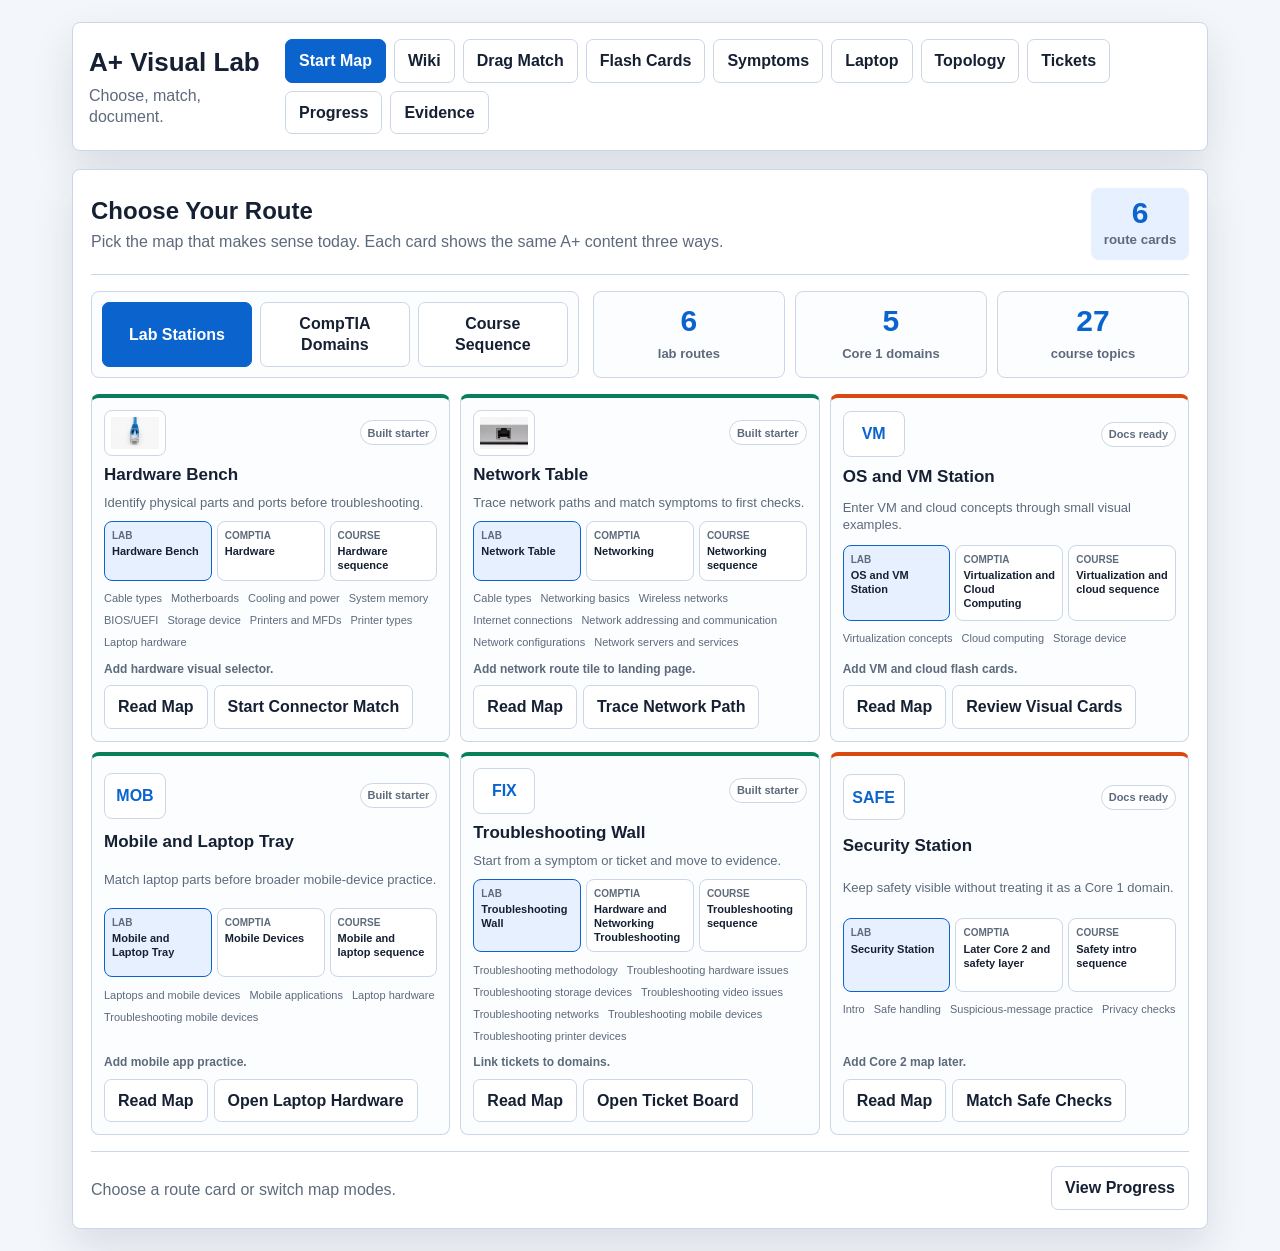
==== app/index.html @ 0677288e "first pass - landing page and wiki" ====
<!doctype html>
<html lang="en">
<head>
  <meta charset="utf-8">
  <meta name="viewport" content="width=device-width, initial-scale=1">
  <title>A+ Visual Lab App</title>
  <link rel="stylesheet" href="styles.css">
</head>
<body>
  <div class="app-shell">
    <header class="topbar">
      <div>
        <h1>A+ Visual Lab</h1>
        <p>Choose, match, document.</p>
      </div>
      <nav class="module-tabs" aria-label="Modules">
        <button class="tab-button active" type="button" data-module="start">Start Map</button>
        <a class="tab-button" href="wiki.html">Wiki</a>
        <button class="tab-button" type="button" data-module="drag">Drag Match</button>
        <button class="tab-button" type="button" data-module="flash">Flash Cards</button>
        <button class="tab-button" type="button" data-module="symptoms">Symptoms</button>
        <button class="tab-button" type="button" data-module="laptop">Laptop</button>
        <button class="tab-button" type="button" data-module="topology">Topology</button>
        <button class="tab-button" type="button" data-module="tickets">Tickets</button>
        <button class="tab-button" type="button" data-module="progress">Progress</button>
        <button class="tab-button" type="button" data-module="evidence">Evidence</button>
      </nav>
    </header>

    <main>
      <section class="module active" id="module-start" aria-labelledby="start-title">
        <div class="module-heading">
          <div>
            <h2 id="start-title">Choose Your Route</h2>
            <p>Pick the map that makes sense today. Each card shows the same A+ content three ways.</p>
          </div>
          <div class="score-card">
            <span id="route-count">6</span>
            <small>route cards</small>
          </div>
        </div>

        <div class="map-hero" aria-label="Section map modes">
          <div class="map-mode-bar" id="map-mode-bar">
            <button class="map-mode-button active" type="button" data-map-mode="lab">Lab Stations</button>
            <button class="map-mode-button" type="button" data-map-mode="comptia">CompTIA Domains</button>
            <button class="map-mode-button" type="button" data-map-mode="course">Course Sequence</button>
          </div>
          <div class="map-summary-grid" aria-label="Map summary">
            <article>
              <span>6</span>
              <p>lab routes</p>
            </article>
            <article>
              <span>5</span>
              <p>Core 1 domains</p>
            </article>
            <article>
              <span>27</span>
              <p>course topics</p>
            </article>
          </div>
        </div>

        <div class="map-workspace" id="map-workspace">
          <div class="map-grid" id="map-grid" aria-live="polite"></div>
          <aside class="course-sequence-panel" id="course-sequence-panel" aria-labelledby="course-panel-title"></aside>
        </div>

        <div class="feedback-row">
          <p id="map-feedback" class="feedback">Choose a route card or switch map modes.</p>
          <button class="secondary-button" type="button" data-route-module="progress">View Progress</button>
        </div>
      </section>

      <section class="module" id="module-drag" aria-labelledby="drag-title">
        <div class="module-heading">
          <div>
            <h2 id="drag-title">Connector Drag Match</h2>
            <p>Move each visual into the best match zone. Click a card, then click a zone if dragging is awkward.</p>
          </div>
          <div class="score-card" aria-live="polite">
            <span id="match-score">0</span>
            <small>of 4 placed</small>
          </div>
        </div>

        <div class="course-focus-panel" id="drag-focus-panel" hidden></div>

        <div class="activity-layout">
          <section class="card-pool" aria-label="Connector cards">
            <h3>Visual Cards</h3>
            <div class="draggable-grid" id="draggable-grid"></div>
          </section>

          <section class="drop-panel" aria-label="Match zones">
            <h3>Match Zones</h3>
            <div class="drop-grid" id="drop-grid"></div>
          </section>
        </div>

        <div class="feedback-row">
          <p id="match-feedback" class="feedback">Pick one card to begin.</p>
          <button class="secondary-button" type="button" id="reset-match">Reset Match</button>
        </div>
      </section>

      <section class="module" id="module-flash" aria-labelledby="flash-title">
        <div class="module-heading">
          <div>
            <h2 id="flash-title">Flash Cards</h2>
            <p>Look first, guess the purpose, then flip.</p>
          </div>
          <div class="score-card">
            <span id="flash-position">1</span>
            <small>of 4</small>
          </div>
        </div>

        <div class="course-focus-panel" id="flash-focus-panel" hidden></div>

        <div class="flash-wrap">
          <article class="flash-card" id="flash-card" tabindex="0" role="button" aria-label="Flip flash card">
            <div class="flash-face flash-front">
              <span class="asset-pill" id="flash-id">VIS-001</span>
              <img id="flash-image" src="" alt="">
              <h3 id="flash-title-text">RJ45 Ethernet Cable</h3>
              <p>What does this connect to?</p>
            </div>
            <div class="flash-face flash-back">
              <span class="asset-pill" id="flash-back-id">VIS-001</span>
              <h3 id="flash-answer">Ethernet port</h3>
              <p id="flash-note">Used for wired network connections.</p>
            </div>
          </article>

          <div class="flash-controls">
            <button class="secondary-button" type="button" id="prev-card">Previous</button>
            <button class="primary-button" type="button" id="flip-card">Flip</button>
            <button class="secondary-button" type="button" id="known-card">Mark Known</button>
            <button class="secondary-button" type="button" id="next-card">Next</button>
          </div>
        </div>
      </section>

      <section class="module" id="module-symptoms" aria-labelledby="symptoms-title">
        <div class="module-heading">
          <div>
            <h2 id="symptoms-title">Symptom Match</h2>
            <p>Match each clue to the safest first check. Tap a clue, then tap a check zone.</p>
          </div>
          <div class="score-card" aria-live="polite">
            <span id="symptom-score">0</span>
            <small>of 5 placed</small>
          </div>
        </div>

        <div class="course-focus-panel" id="symptoms-focus-panel" hidden></div>

        <div class="activity-layout symptom-layout">
          <section class="card-pool" aria-label="Symptom cards">
            <h3>Visual Clues</h3>
            <div class="symptom-grid" id="symptom-grid"></div>
          </section>

          <section class="drop-panel" aria-label="First check zones">
            <h3>First Checks</h3>
            <div class="check-grid" id="check-grid"></div>
          </section>
        </div>

        <div class="feedback-row">
          <p id="symptom-feedback" class="feedback">Pick one clue to begin.</p>
          <button class="secondary-button" type="button" id="reset-symptoms">Reset Symptoms</button>
        </div>
      </section>

      <section class="module" id="module-laptop" aria-labelledby="laptop-title">
        <div class="module-heading">
          <div>
            <h2 id="laptop-title">Laptop Hardware</h2>
            <p>Study numbered hotspots, then type the matching part names.</p>
          </div>
          <div class="score-card" aria-live="polite">
            <span id="laptop-score">0</span>
            <small>of 5 correct</small>
          </div>
        </div>

        <div class="course-focus-panel" id="laptop-focus-panel" hidden></div>

        <div class="laptop-layout">
          <section class="laptop-map-panel" aria-label="Laptop visual map">
            <div class="laptop-panel-head">
              <div>
                <h3>Laptop Hardware Map</h3>
                <p>Diagram first. No labels over the parts.</p>
              </div>
              <div class="laptop-mode-bar" id="laptop-mode-bar" aria-label="Laptop activity mode">
                <button class="mode-button" type="button" data-laptop-mode="learn">Learn</button>
                <button class="mode-button" type="button" data-laptop-mode="practice">Practice</button>
                <button class="mode-button" type="button" data-laptop-mode="quiz">Quiz</button>
              </div>
            </div>
              <div class="laptop-zone-grid" id="laptop-zone-grid" aria-label="Interactive laptop hardware map"></div>
          </section>

          <aside class="laptop-side-panel" aria-label="Laptop activity controls">
            <section class="card-pool laptop-token-panel" aria-label="Laptop numbered answer panel">
              <div class="laptop-panel-head compact">
                <div>
                  <h3>Answer Panel</h3>
                  <p>Learn, practice, then quiz.</p>
                </div>
              </div>
              <div class="laptop-part-grid" id="laptop-part-grid"></div>
            </section>

            <section class="laptop-detail-panel" id="laptop-detail-panel" aria-live="polite"></section>
              <section class="laptop-match-list" id="laptop-match-list" aria-label="Laptop answer progress"></section>
          </aside>
        </div>

        <div class="feedback-row">
          <p id="laptop-feedback" class="feedback">Hover a number to learn, or type answers in Practice.</p>
          <div class="feedback-actions">
            <button class="secondary-button" type="button" id="hint-laptop">Hint</button>
            <button class="secondary-button" type="button" id="check-laptop">Check</button>
            <button class="secondary-button" type="button" id="reset-laptop">Reset Laptop</button>
          </div>
        </div>
      </section>

      <section class="module" id="module-tickets" aria-labelledby="tickets-title">
        <div class="module-heading">
          <div>
            <h2 id="tickets-title">Ticket Board</h2>
            <p>Move one ticket at a time: diagnose, fix, document, done.</p>
          </div>
          <div class="score-card" aria-live="polite">
            <span id="ticket-score">0</span>
            <small>of 5 done</small>
          </div>
        </div>

        <div class="course-focus-panel" id="tickets-focus-panel" hidden></div>

        <div class="ticket-board" id="ticket-board" aria-label="Troubleshooting ticket board"></div>

        <div class="feedback-row">
          <p id="ticket-feedback" class="feedback">Pick a ticket, then move it to the next stage.</p>
          <button class="secondary-button" type="button" id="reset-tickets">Reset Tickets</button>
        </div>
      </section>

      <section class="module" id="module-topology" aria-labelledby="topology-title">
        <div class="module-heading">
          <div>
            <h2 id="topology-title">Topology Trace</h2>
            <p>Tap the path in order: laptop, router, DNS, website.</p>
          </div>
          <div class="score-card" aria-live="polite">
            <span id="topology-score">0</span>
            <small>of 4 traced</small>
          </div>
        </div>

        <div class="course-focus-panel" id="topology-focus-panel" hidden></div>

        <div class="topology-wrap">
          <section class="topology-map" id="topology-map" aria-label="Network topology nodes"></section>
          <section class="path-panel" aria-label="Expected trace path">
            <h3>Trace Path</h3>
            <div class="path-strip" id="path-strip"></div>
          </section>
        </div>

        <div class="feedback-row">
          <p id="topology-feedback" class="feedback">Start with the laptop.</p>
          <button class="secondary-button" type="button" id="reset-topology">Reset Topology</button>
        </div>
      </section>

      <section class="module" id="module-progress" aria-labelledby="progress-title">
        <div class="module-heading">
          <div>
            <h2 id="progress-title">Progress</h2>
            <p>Small wins are visible here.</p>
          </div>
          <button class="secondary-button" type="button" id="reset-all">Reset All</button>
        </div>

        <div class="progress-grid">
          <article class="progress-tile">
            <span id="progress-matches">0/4</span>
            <p>Drag matches complete</p>
          </article>
          <article class="progress-tile">
            <span id="progress-known">0/4</span>
            <p>Flash cards known</p>
          </article>
          <article class="progress-tile">
            <span id="progress-symptoms">0/5</span>
            <p>Symptom matches complete</p>
          </article>
          <article class="progress-tile">
            <span id="progress-laptop">0/5</span>
            <p>Laptop answers correct</p>
          </article>
          <article class="progress-tile">
            <span id="progress-topology">0/4</span>
            <p>Topology trace complete</p>
          </article>
          <article class="progress-tile">
            <span id="progress-tickets">0/5</span>
            <p>Tickets moved to done</p>
          </article>
          <article class="progress-tile">
            <span id="progress-total">0%</span>
            <p>Total module progress</p>
          </article>
        </div>

        <div class="reflection-box">
          <h3>One-sentence check</h3>
          <p id="reflection-prompt">Complete one match or mark one card known to unlock a prompt.</p>
        </div>
      </section>

      <section class="module" id="module-evidence" aria-labelledby="evidence-title">
        <div class="module-heading">
          <div>
            <h2 id="evidence-title">Evidence Export</h2>
            <p>Turn today&apos;s app work into a short lab note.</p>
          </div>
          <button class="secondary-button" type="button" id="refresh-evidence">Refresh Summary</button>
        </div>

        <div class="evidence-layout">
          <section class="evidence-panel" aria-labelledby="learner-note-title">
            <h3 id="learner-note-title">Learner Note</h3>
            <label class="field-label" for="learner-note">One sentence reflection</label>
            <textarea
              id="learner-note"
              rows="6"
              placeholder="Example: I traced laptop, router, DNS, website, then documented the result."
            ></textarea>
          </section>

          <section class="evidence-panel" aria-labelledby="evidence-summary-title">
            <h3 id="evidence-summary-title">Evidence Summary</h3>
            <textarea id="evidence-summary" rows="14" readonly></textarea>
            <div class="evidence-actions">
              <button class="secondary-button" type="button" id="copy-evidence">Copy Summary</button>
              <button class="primary-button" type="button" id="download-evidence">Download Summary</button>
            </div>
            <p id="evidence-feedback" class="feedback" aria-live="polite">Refresh after finishing a module.</p>
          </section>
        </div>
      </section>
    </main>
  </div>

  <script src="app.js"></script>
</body>
</html>
---- app/styles.css ----
:root {
  --bg: #f3f6fa;
  --surface: #ffffff;
  --ink: #162033;
  --muted: #5d6a7c;
  --line: #cbd7e6;
  --accent: #0b63ce;
  --accent-soft: #e7f0ff;
  --green: #087f5b;
  --green-soft: #e6f6ef;
  --purple: #7048e8;
  --purple-soft: #f0ebff;
  --orange: #d9480f;
  --orange-soft: #fff1e8;
  --danger: #c92a2a;
  --shadow: 0 18px 42px rgba(30, 43, 68, .12);
}

* {
  box-sizing: border-box;
}

body {
  margin: 0;
  color: var(--ink);
  background: var(--bg);
  font-family: Arial, Helvetica, sans-serif;
  line-height: 1.35;
}

button {
  font: inherit;
}

a.tab-button {
  display: inline-flex;
  align-items: center;
  text-decoration: none;
}

.app-shell {
  width: min(100%, 1180px);
  margin: 0 auto;
  padding: 22px;
}

.topbar {
  display: flex;
  justify-content: space-between;
  align-items: center;
  gap: 18px;
  margin-bottom: 18px;
  padding: 16px;
  border: 1px solid var(--line);
  border-radius: 8px;
  background: var(--surface);
  box-shadow: var(--shadow);
}

.topbar > div {
  flex: 0 0 178px;
}

.topbar h1,
.module-heading h2,
.card-pool h3,
.drop-panel h3,
.reflection-box h3,
.evidence-panel h3,
.map-card h3 {
  margin: 0;
  letter-spacing: 0;
}

.topbar h1 {
  font-size: 26px;
}

.topbar p,
.module-heading p,
.card-pool h3,
.drop-panel h3,
.feedback,
.reflection-box p,
.field-label {
  color: var(--muted);
}

.topbar p,
.module-heading p,
.feedback,
.reflection-box p {
  margin: 4px 0 0;
}

.module-tabs {
  display: flex;
  flex: 1;
  flex-wrap: wrap;
  gap: 8px;
}

.tab-button,
.primary-button,
.secondary-button,
.map-mode-button {
  border: 1px solid var(--line);
  border-radius: 7px;
  padding: 10px 13px;
  min-height: 42px;
  color: var(--ink);
  background: white;
  font-weight: 700;
  cursor: pointer;
}

.tab-button.active,
.primary-button,
.map-mode-button.active {
  border-color: var(--accent);
  color: white;
  background: var(--accent);
}

.secondary-button:hover,
.tab-button:hover,
.map-mode-button:hover {
  border-color: var(--accent);
}

.module {
  display: none;
  padding: 18px;
  border: 1px solid var(--line);
  border-radius: 8px;
  background: var(--surface);
  box-shadow: var(--shadow);
}

.module.active {
  display: block;
}

.module-heading {
  display: flex;
  justify-content: space-between;
  gap: 16px;
  align-items: center;
  margin-bottom: 16px;
  padding-bottom: 14px;
  border-bottom: 1px solid var(--line);
}

.module-heading h2 {
  font-size: 24px;
}

.score-card {
  min-width: 98px;
  padding: 10px;
  border-radius: 8px;
  text-align: center;
  background: var(--accent-soft);
  color: var(--accent);
  font-weight: 700;
}

.score-card span {
  display: block;
  font-size: 30px;
  line-height: 1;
}

.score-card small {
  color: var(--muted);
}

.activity-layout {
  display: grid;
  grid-template-columns: minmax(0, .95fr) minmax(340px, 1.05fr);
  gap: 16px;
}

.card-pool,
.drop-panel {
  min-width: 0;
}

.card-pool h3,
.drop-panel h3 {
  margin-bottom: 10px;
  font-size: 14px;
  text-transform: uppercase;
}

.draggable-grid,
.drop-grid {
  display: grid;
  gap: 12px;
}

.draggable-grid {
  grid-template-columns: repeat(2, minmax(0, 1fr));
}

.drag-card,
.drop-zone {
  border: 2px solid var(--line);
  border-radius: 8px;
  background: #fbfdff;
}

.drag-card {
  min-height: 228px;
  display: grid;
  grid-template-rows: 1fr auto;
  overflow: hidden;
  cursor: grab;
}

.drag-card:focus,
.drop-zone:focus,
.flash-card:focus,
.symptom-card:focus,
.check-zone:focus,
.laptop-study-row:focus,
.laptop-map-zone:focus,
.mini-check-button:focus,
.ticket-card:focus,
.stage-button:focus,
.topology-node:focus,
.map-mode-button:focus,
.mode-button:focus,
.course-module-button:focus,
.course-read-button:focus,
.course-start-button:focus,
.route-button:focus,
textarea:focus {
  outline: 3px solid rgba(11, 99, 206, .35);
  outline-offset: 2px;
}

.drag-card.selected,
.symptom-card.selected,
.ticket-card.selected {
  border-color: var(--accent);
  box-shadow: 0 0 0 4px rgba(11, 99, 206, .14);
}

.drag-card.placed {
  opacity: .45;
  cursor: default;
}

.drag-card img {
  width: 100%;
  height: 158px;
  object-fit: contain;
  padding: 10px;
  background: white;
}

.drag-card-footer {
  display: flex;
  justify-content: space-between;
  gap: 8px;
  align-items: center;
  padding: 10px;
  border-top: 1px solid var(--line);
  font-weight: 700;
}

.asset-id {
  color: var(--muted);
  font-size: 11px;
  text-transform: uppercase;
}

.drop-zone {
  min-height: 154px;
  padding: 12px;
}

.drop-zone.over,
.drop-zone.selected-target {
  border-color: var(--accent);
  background: var(--accent-soft);
}

.drop-zone.correct {
  border-color: var(--green);
  background: var(--green-soft);
}

.laptop-layout {
  display: grid;
  grid-template-columns: minmax(0, 1fr) minmax(300px, .36fr);
  gap: 18px;
  align-items: start;
}

.laptop-map-panel,
.laptop-side-panel {
  min-width: 0;
}

.laptop-side-panel {
  display: grid;
  gap: 14px;
}

.laptop-panel-head {
  display: flex;
  justify-content: space-between;
  gap: 12px;
  align-items: center;
  margin-bottom: 12px;
}

.laptop-panel-head.compact {
  align-items: start;
}

.laptop-panel-head h3,
.laptop-panel-head p,
.laptop-stage-header h3,
.laptop-stage-header p,
.laptop-view-title span,
.laptop-view-title small,
.laptop-detail-panel h3,
.laptop-detail-panel p,
.laptop-match-list h3 {
  margin: 0;
}

.laptop-panel-head h3,
.laptop-match-list h3 {
  color: var(--muted);
  font-size: 14px;
  text-transform: uppercase;
}

.laptop-panel-head p {
  margin-top: 4px;
  color: var(--muted);
  font-weight: 700;
}

.laptop-mode-bar {
  display: inline-flex;
  gap: 4px;
  padding: 4px;
  border: 1px solid var(--line);
  border-radius: 8px;
  background: #f8fbff;
}

.mode-button {
  min-height: 36px;
  border: 0;
  border-radius: 6px;
  padding: 8px 10px;
  color: var(--muted);
  background: transparent;
  font-size: 13px;
  font-weight: 800;
  cursor: pointer;
}

.mode-button.active {
  color: white;
  background: var(--accent);
  box-shadow: 0 8px 18px rgba(11, 99, 206, .18);
}

.compact-button {
  min-height: 36px;
  padding: 8px 10px;
  font-size: 12px;
}

.compact-button.active {
  border-color: var(--accent);
  color: var(--accent);
  background: var(--accent-soft);
}

.laptop-part-grid {
  display: grid;
  gap: 10px;
}

.laptop-study-list,
.laptop-answer-grid {
  display: grid;
  gap: 10px;
}

.laptop-study-row,
.laptop-answer-row {
  display: grid;
  grid-template-columns: 38px minmax(0, 1fr);
  gap: 8px 10px;
  align-items: center;
  padding: 10px;
  border: 1px solid var(--line);
  border-radius: 10px;
  background: white;
}

.laptop-study-row {
  width: 100%;
  text-align: left;
  cursor: pointer;
  transition: border-color .16s ease, box-shadow .16s ease, transform .16s ease;
}

.laptop-study-row:hover,
.laptop-study-row.active,
.laptop-study-row.course-focused {
  border-color: var(--accent);
  background: var(--accent-soft);
  box-shadow: 0 10px 22px rgba(30, 43, 68, .08);
  transform: translateY(-1px);
}

.answer-index {
  display: grid;
  place-items: center;
  width: 32px;
  height: 32px;
  border-radius: 999px;
  color: white;
  background: var(--accent);
  font-size: 12px;
  font-weight: 900;
}

.study-copy,
.answer-copy {
  display: grid;
  gap: 4px;
  min-width: 0;
}

.study-copy small,
.answer-copy small {
  color: var(--muted);
  font-size: 12px;
  font-weight: 700;
}

.answer-input {
  grid-column: 1 / -1;
  width: 100%;
  min-height: 42px;
  border: 1px solid var(--line);
  border-radius: 8px;
  padding: 9px 10px;
  color: var(--ink);
  background: #fbfdff;
  font: inherit;
  font-weight: 800;
}

.answer-input:focus {
  border-color: var(--accent);
  outline: 3px solid rgba(11, 99, 206, .2);
  outline-offset: 1px;
}

.mini-check-button {
  min-height: 34px;
  border: 1px solid var(--line);
  border-radius: 8px;
  color: var(--accent);
  background: white;
  font-size: 12px;
  font-weight: 900;
  cursor: pointer;
}

.mini-check-button:hover {
  border-color: var(--accent);
  background: var(--accent-soft);
}

.answer-status {
  justify-self: end;
  color: var(--muted);
  font-size: 12px;
  font-weight: 800;
}

.laptop-answer-row.correct {
  border-color: rgba(8, 127, 91, .45);
  background: var(--green-soft);
}

.laptop-answer-row.correct .answer-index {
  background: var(--green);
}

.laptop-answer-row.wrong {
  border-color: rgba(176, 42, 42, .38);
  background: #fff5f5;
}

.laptop-answer-row.wrong .answer-index {
  background: #b02a2a;
}

.laptop-answer-row.pending {
  border-color: rgba(11, 99, 206, .28);
}

.laptop-zone-grid {
  display: grid;
  gap: 14px;
  overflow: visible;
  padding: 18px;
  border: 2px solid var(--line);
  border-radius: 14px;
  background: linear-gradient(180deg, #ffffff, #f8fbff);
}

.laptop-stage-header {
  text-align: center;
}

.laptop-stage-header h3 {
  color: var(--accent);
  font-size: 34px;
  line-height: 1;
  text-transform: uppercase;
}

.laptop-stage-header p {
  margin-top: 8px;
  color: var(--muted);
  font-weight: 700;
}

.laptop-view-grid {
  display: grid;
  grid-template-columns: minmax(0, .95fr) minmax(0, 1.05fr);
  gap: 14px;
}

.laptop-view-card {
  position: relative;
  overflow: hidden;
  border: 1px solid var(--line);
  border-radius: 14px;
  background: white;
  box-shadow: 0 14px 32px rgba(30, 43, 68, .07);
}

.laptop-view-title {
  display: flex;
  justify-content: space-between;
  gap: 10px;
  align-items: baseline;
  padding: 12px 14px 0;
  color: var(--accent);
  font-weight: 900;
  text-transform: uppercase;
}

.laptop-view-title small {
  color: var(--muted);
  font-size: 11px;
  text-align: right;
  text-transform: none;
}

.laptop-view-card img {
  display: block;
  width: 100%;
  height: auto;
}

.laptop-open-view img {
  max-height: 410px;
  object-fit: contain;
}

.laptop-external-view,
.laptop-internal-view-card {
  overflow: visible;
}

.laptop-internal-view-card {
  grid-row: span 2;
}

.laptop-art-wrap {
  position: relative;
}

.laptop-map-zone {
  position: absolute;
  display: grid;
  place-items: center;
  width: 34px;
  height: 34px;
  padding: 0;
  border: 2px solid var(--line);
  border-radius: 999px;
  text-align: center;
  cursor: pointer;
  background: rgba(255, 255, 255, .95);
  box-shadow: 0 8px 18px rgba(30, 43, 68, .12);
  transition: border-color .16s ease, background .16s ease, box-shadow .16s ease, transform .16s ease;
  z-index: 2;
}

.laptop-map-zone.active,
.laptop-map-zone.hinted,
.laptop-map-zone.course-focused {
  border-color: var(--accent);
  background: var(--accent-soft);
  box-shadow: 0 0 0 5px rgba(11, 99, 206, .12), 0 14px 30px rgba(30, 43, 68, .12);
}

.laptop-map-zone.correct {
  border-color: var(--green);
  background: var(--green-soft);
}

.laptop-map-zone:hover {
  transform: translateY(-2px) scale(1.04);
}

.anchor-number {
  display: grid;
  place-items: center;
  width: 26px;
  height: 26px;
  border-radius: 999px;
  color: white;
  background: var(--accent);
  font-size: 12px;
  font-weight: 900;
}

.laptop-map-zone.correct .anchor-number {
  background: var(--green);
}

.hotspot-popup {
  position: absolute;
  left: 50%;
  bottom: calc(100% + 8px);
  display: grid;
  gap: 4px;
  width: min(230px, 44vw);
  padding: 10px 12px;
  border: 1px solid rgba(11, 99, 206, .22);
  border-radius: 10px;
  color: var(--ink);
  background: white;
  box-shadow: 0 18px 34px rgba(30, 43, 68, .16);
  text-align: left;
  opacity: 0;
  pointer-events: none;
  transform: translateX(-50%) translateY(4px);
  transition: opacity .16s ease, transform .16s ease;
  z-index: 6;
}

.hotspot-popup strong {
  color: var(--accent);
  font-size: 13px;
}

.hotspot-popup small {
  color: var(--muted);
  font-size: 12px;
  font-weight: 700;
  line-height: 1.35;
}

.laptop-map-zone:hover .hotspot-popup,
.laptop-map-zone:focus .hotspot-popup,
.laptop-map-zone.hinted .hotspot-popup {
  opacity: 1;
  transform: translateX(-50%) translateY(0);
}

.anchor-usbc {
  left: 18%;
  top: 24%;
}

.anchor-hdmi {
  left: 18%;
  top: 70%;
}

.anchor-ram {
  right: 20%;
  top: 18%;
}

.anchor-ssd {
  left: 18%;
  top: 72%;
}

.anchor-wifi {
  right: 20%;
  top: 45%;
}

.map-note {
  margin: 0;
  padding: 9px 11px;
  border: 1px solid var(--line);
  border-radius: 10px;
  color: var(--muted);
  background: white;
  font-size: 12px;
  font-weight: 800;
}

.laptop-detail-panel,
.laptop-match-list {
  padding: 14px;
  border: 1px solid var(--line);
  border-radius: 12px;
  background: #fbfdff;
}

.laptop-detail-panel {
  display: grid;
  gap: 10px;
}

.laptop-detail-panel h3 {
  font-size: 21px;
}

.laptop-detail-panel p {
  color: var(--muted);
  font-weight: 700;
}

.laptop-detail-grid {
  display: grid;
  gap: 8px;
  margin: 0;
}

.laptop-detail-grid div {
  display: grid;
  gap: 2px;
  padding-top: 8px;
  border-top: 1px solid var(--line);
}

.laptop-detail-grid dt {
  color: var(--muted);
  font-size: 11px;
  font-weight: 900;
  text-transform: uppercase;
}

.laptop-detail-grid dd {
  margin: 0;
  font-weight: 800;
}

.laptop-guidance {
  padding: 10px;
  border-radius: 10px;
  color: var(--accent);
  background: var(--accent-soft);
}

.laptop-match-list ol {
  display: grid;
  gap: 8px;
  margin: 10px 0 0;
  padding: 0;
  list-style: none;
}

.laptop-match-list li {
  display: grid;
  grid-template-columns: 34px minmax(0, 1fr);
  gap: 2px 8px;
  align-items: center;
  padding: 8px;
  border: 1px solid var(--line);
  border-radius: 10px;
  background: white;
}

.laptop-match-list li span {
  grid-row: span 2;
  display: grid;
  place-items: center;
  width: 28px;
  height: 28px;
  border-radius: 999px;
  color: var(--accent);
  background: var(--accent-soft);
  font-size: 11px;
  font-weight: 900;
}

.laptop-match-list li.done {
  border-color: rgba(8, 127, 91, .45);
  background: var(--green-soft);
}

.laptop-match-list li.done span {
  color: white;
  background: var(--green);
}

.laptop-match-list li.active {
  border-color: rgba(11, 99, 206, .3);
  box-shadow: inset 3px 0 0 var(--accent);
}

.laptop-match-list li.wrong {
  border-color: rgba(176, 42, 42, .38);
  background: #fff5f5;
}

.laptop-match-list li.wrong span {
  color: white;
  background: #b02a2a;
}

.laptop-match-list strong,
.laptop-match-list small {
  overflow: hidden;
  text-overflow: ellipsis;
  white-space: nowrap;
}

.laptop-match-list small {
  color: var(--muted);
  font-size: 12px;
  font-weight: 700;
}

.drop-zone h4 {
  margin: 0;
  font-size: 17px;
}

.drop-zone p {
  margin: 0;
  color: var(--muted);
  font-size: 12px;
  font-weight: 700;
}

.drop-items {
  display: flex;
  flex-wrap: wrap;
  gap: 8px;
  min-height: 42px;
}

.placed-chip {
  display: inline-flex;
  align-items: center;
  min-height: 34px;
  padding: 7px 9px;
  border-radius: 999px;
  background: white;
  border: 1px solid var(--line);
  font-size: 13px;
  font-weight: 700;
}

.feedback-row {
  display: flex;
  justify-content: space-between;
  gap: 12px;
  align-items: center;
  margin-top: 16px;
  padding-top: 14px;
  border-top: 1px solid var(--line);
}

.feedback-actions {
  display: flex;
  flex-wrap: wrap;
  gap: 8px;
  justify-content: flex-end;
}

.feedback.good {
  color: var(--green);
  font-weight: 700;
}

.feedback.bad {
  color: var(--danger);
  font-weight: 700;
}

.course-focus-panel {
  display: grid;
  grid-template-columns: minmax(0, 1.2fr) minmax(220px, .8fr) auto;
  gap: 12px;
  align-items: center;
  margin-bottom: 16px;
  padding: 12px;
  border: 1px solid var(--accent);
  border-left: 5px solid var(--accent);
  border-radius: 8px;
  background: var(--accent-soft);
}

.course-focus-panel[hidden] {
  display: none;
}

.course-focus-copy {
  display: grid;
  gap: 6px;
  min-width: 0;
}

.course-focus-copy h3,
.course-focus-copy p {
  margin: 0;
}

.course-focus-copy h3 {
  font-size: 20px;
}

.course-focus-copy p {
  color: var(--muted);
}

.course-focus-steps {
  display: flex;
  flex-wrap: wrap;
  gap: 6px;
}

.course-focus-steps span {
  display: inline-flex;
  align-items: center;
  min-height: 30px;
  max-width: 100%;
  padding: 5px 8px;
  border: 1px solid var(--line);
  border-radius: 999px;
  background: white;
  color: var(--ink);
  font-size: 12px;
  font-weight: 800;
}

.course-focus-actions {
  display: flex;
  flex-wrap: wrap;
  justify-content: end;
  gap: 8px;
}

.focus-action {
  min-height: 36px;
  padding: 7px 10px;
  font-size: 13px;
}

.course-focused {
  border-color: var(--accent) !important;
  box-shadow: 0 0 0 4px rgba(11, 99, 206, .14);
}

.map-hero {
  display: grid;
  grid-template-columns: minmax(0, .9fr) minmax(320px, 1.1fr);
  gap: 14px;
  align-items: stretch;
  margin-bottom: 16px;
}

.map-mode-bar {
  display: grid;
  grid-template-columns: repeat(3, minmax(0, 1fr));
  gap: 8px;
  padding: 10px;
  border: 1px solid var(--line);
  border-radius: 8px;
  background: #fbfdff;
}

.map-mode-button {
  width: 100%;
  background: white;
}

.map-summary-grid {
  display: grid;
  grid-template-columns: repeat(3, minmax(0, 1fr));
  gap: 10px;
}

.map-summary-grid article {
  display: grid;
  place-items: center;
  min-height: 84px;
  padding: 12px;
  border: 1px solid var(--line);
  border-radius: 8px;
  background: #fbfdff;
  text-align: center;
}

.map-summary-grid span {
  color: var(--accent);
  font-size: 30px;
  font-weight: 900;
  line-height: 1;
}

.map-summary-grid p {
  margin: 4px 0 0;
  color: var(--muted);
  font-size: 13px;
  font-weight: 800;
}

.map-grid {
  display: grid;
  grid-template-columns: repeat(3, minmax(0, 1fr));
  gap: 10px;
}

.map-workspace {
  display: grid;
  gap: 14px;
}

.map-workspace.course-mode {
  grid-template-columns: minmax(0, 2.05fr) minmax(250px, .75fr);
  align-items: start;
}

.course-sequence-panel {
  position: sticky;
  top: 16px;
  display: grid;
  gap: 12px;
  max-height: calc(100vh - 32px);
  overflow: auto;
  padding: 14px;
  border: 1px solid var(--line);
  border-top: 4px solid var(--accent);
  border-radius: 8px;
  background: #fbfdff;
}

.course-sequence-panel[hidden] {
  display: none;
}

.course-panel-header {
  display: grid;
  gap: 8px;
  padding-bottom: 12px;
  border-bottom: 1px solid var(--line);
}

.course-panel-header h3,
.course-module-group h4 {
  margin: 0;
}

.course-panel-header p {
  margin: 0;
  color: var(--muted);
  font-size: 13px;
}

.course-module-list {
  display: grid;
  gap: 12px;
}

.course-module-group {
  display: grid;
  gap: 8px;
}

.course-module-group h4 {
  color: var(--accent);
  font-size: 14px;
}

.course-module-group ol {
  display: grid;
  gap: 6px;
  margin: 0;
  padding-left: 22px;
}

.course-module-group li {
  color: var(--ink);
  font-size: 13px;
  font-weight: 800;
  line-height: 1.25;
}

.course-module-row {
  display: grid;
  grid-template-columns: minmax(0, 1fr) auto auto;
  gap: 6px;
  align-items: start;
  margin-left: -2px;
}

.course-module-button {
  display: grid;
  gap: 2px;
  width: 100%;
  border: 1px solid transparent;
  border-radius: 7px;
  padding: 6px 8px;
  color: var(--ink);
  background: transparent;
  text-align: left;
  cursor: pointer;
}

.course-module-button:hover,
.course-module-button.active,
.course-module-row.active .course-read-button,
.course-module-row.active .course-start-button {
  border-color: var(--accent);
  background: var(--accent-soft);
}

.course-start-button {
  min-width: 70px;
}

.course-read-button,
.course-start-button {
  min-height: 34px;
  border: 1px solid var(--line);
  border-radius: 7px;
  padding: 6px 9px;
  color: var(--accent);
  background: white;
  font-size: 12px;
  font-weight: 900;
  cursor: pointer;
  text-decoration: none;
}

.course-read-button {
  display: inline-grid;
  place-items: center;
  min-width: 48px;
  color: var(--ink);
  font-weight: 800;
}

.course-read-button:hover,
.course-start-button:hover {
  border-color: var(--accent);
  background: var(--accent);
  color: white;
}

.course-module-button span {
  font-size: 13px;
  font-weight: 900;
}

.course-module-button small {
  color: var(--muted);
  font-size: 11px;
  font-weight: 800;
}

.map-card {
  display: grid;
  gap: 9px;
  min-width: 0;
  min-height: 260px;
  padding: 12px;
  border: 1px solid var(--line);
  border-radius: 8px;
  background: #fbfdff;
}

.map-card.built {
  border-top: 4px solid var(--green);
}

.map-card.planned {
  border-top: 4px solid var(--orange);
}

.map-card.highlighted {
  border-color: var(--accent);
  box-shadow: 0 0 0 4px rgba(11, 99, 206, .15);
}

.map-card-top {
  display: flex;
  justify-content: space-between;
  gap: 8px;
  align-items: center;
}

.map-thumb {
  display: grid;
  place-items: center;
  width: 62px;
  height: 46px;
  overflow: hidden;
  border: 1px solid var(--line);
  border-radius: 8px;
  color: var(--accent);
  background: white;
  font-weight: 900;
}

.map-thumb img {
  width: 100%;
  height: 100%;
  object-fit: contain;
  padding: 6px;
}

.route-status {
  display: inline-flex;
  align-items: center;
  min-height: 25px;
  padding: 4px 7px;
  border-radius: 999px;
  color: var(--muted);
  background: white;
  border: 1px solid var(--line);
  font-size: 11px;
  font-weight: 900;
}

.map-card h3 {
  font-size: 17px;
  line-height: 1.2;
}

.map-card p {
  margin: 0;
  color: var(--muted);
  font-size: 13px;
}

.map-bridge {
  display: grid;
  grid-template-columns: repeat(3, minmax(0, 1fr));
  gap: 5px;
}

.map-bridge-item {
  min-width: 0;
  padding: 7px;
  border: 1px solid var(--line);
  border-radius: 8px;
  background: white;
}

.map-bridge-item.active {
  border-color: var(--accent);
  background: var(--accent-soft);
}

.map-bridge-item span {
  display: block;
  margin-bottom: 3px;
  color: var(--muted);
  font-size: 10px;
  font-weight: 900;
  text-transform: uppercase;
}

.map-bridge-item strong {
  display: block;
  font-size: 11px;
  line-height: 1.25;
}

.topic-strip {
  display: flex;
  flex-wrap: wrap;
  gap: 4px 9px;
  align-content: start;
}

.topic-strip span {
  display: inline-flex;
  align-items: center;
  min-height: 18px;
  max-width: 100%;
  padding: 0;
  border: 0;
  border-radius: 0;
  color: var(--muted);
  background: transparent;
  font-size: 11px;
  font-weight: 500;
  line-height: 1.2;
}

.map-card-footer {
  display: grid;
  gap: 8px;
  align-items: end;
  margin-top: auto;
}

.map-card-footer small {
  color: var(--muted);
  font-size: 12px;
  font-weight: 600;
}

.map-card-actions {
  display: flex;
  flex-wrap: wrap;
  gap: 6px;
}

.material-link {
  text-decoration: none;
}

.route-button {
  white-space: normal;
}

.symptom-layout {
  grid-template-columns: minmax(0, 1.05fr) minmax(360px, .95fr);
}

.symptom-grid,
.check-grid {
  display: grid;
  gap: 12px;
}

.symptom-grid {
  grid-template-columns: repeat(2, minmax(0, 1fr));
}

.symptom-card,
.check-zone {
  border: 2px solid var(--line);
  border-radius: 8px;
  background: #fbfdff;
}

.symptom-card {
  min-height: 184px;
  padding: 12px;
  text-align: left;
  cursor: pointer;
}

.symptom-card.placed {
  opacity: .45;
  cursor: default;
}

.clue-visual {
  display: grid;
  place-items: center;
  min-height: 82px;
  margin-bottom: 10px;
  border-radius: 7px;
  color: var(--accent);
  background: var(--accent-soft);
  font-size: 28px;
  font-weight: 900;
  letter-spacing: .06em;
  text-transform: uppercase;
}

.clue-visual.network-clue {
  color: var(--accent);
  background: var(--accent-soft);
}

.clue-visual.display-clue {
  color: var(--green);
  background: var(--green-soft);
}

.clue-visual.security-clue {
  color: var(--orange);
  background: var(--orange-soft);
}

.clue-visual.os-clue {
  color: var(--purple);
  background: var(--purple-soft);
}

.clue-visual.software-clue {
  color: var(--danger);
  background: #fff5f5;
}

.symptom-card h4,
.check-zone h4,
.ticket-card h4 {
  margin: 0;
  font-size: 19px;
}

.symptom-card p,
.check-zone p,
.ticket-card p {
  margin: 5px 0 0;
  color: var(--muted);
}

.check-zone {
  min-height: 130px;
  padding: 13px;
  text-align: left;
  cursor: pointer;
}

.check-zone.correct {
  border-color: var(--green);
  background: var(--green-soft);
}

.check-zone.over {
  border-color: var(--accent);
  background: var(--accent-soft);
}

.ticket-board {
  display: grid;
  grid-template-columns: repeat(5, minmax(0, 1fr));
  gap: 12px;
}

.ticket-column {
  min-width: 0;
  border: 1px solid var(--line);
  border-radius: 8px;
  background: #fbfdff;
  overflow: hidden;
}

.ticket-column header {
  padding: 11px;
  border-bottom: 1px solid var(--line);
  background: white;
}

.ticket-column h3 {
  margin: 0;
  font-size: 14px;
  text-transform: uppercase;
}

.ticket-list {
  display: grid;
  gap: 10px;
  min-height: 380px;
  padding: 10px;
  align-content: start;
}

.ticket-card {
  width: 100%;
  min-height: 138px;
  padding: 11px;
  border: 2px solid var(--line);
  border-radius: 8px;
  background: white;
  text-align: left;
  cursor: pointer;
}

.ticket-card.done {
  border-color: var(--green);
  background: var(--green-soft);
}

.ticket-id {
  display: inline-flex;
  margin-bottom: 7px;
  color: var(--accent);
  font-size: 11px;
  font-weight: 900;
  letter-spacing: .04em;
  text-transform: uppercase;
}

.stage-controls {
  display: flex;
  gap: 6px;
  margin-top: 10px;
}

.stage-button {
  flex: 1;
  min-height: 34px;
  border: 1px solid var(--line);
  border-radius: 6px;
  background: white;
  font-size: 12px;
  font-weight: 800;
  cursor: pointer;
}

.stage-button:hover {
  border-color: var(--accent);
}

.topology-wrap {
  display: grid;
  grid-template-columns: minmax(0, 1.35fr) minmax(280px, .65fr);
  gap: 16px;
}

.topology-map {
  display: grid;
  grid-template-columns: repeat(3, minmax(0, 1fr));
  gap: 12px;
  padding: 14px;
  border: 1px solid var(--line);
  border-radius: 8px;
  background: #fbfdff;
}

.topology-node {
  min-height: 154px;
  padding: 12px;
  border: 2px solid var(--line);
  border-radius: 8px;
  background: white;
  text-align: center;
  cursor: pointer;
}

.topology-node.current {
  border-color: var(--accent);
  background: var(--accent-soft);
}

.topology-node.traced {
  border-color: var(--green);
  background: var(--green-soft);
}

.topology-node.decoy {
  opacity: .72;
}

.node-icon {
  display: grid;
  place-items: center;
  min-height: 66px;
  margin-bottom: 10px;
  border-radius: 7px;
  color: var(--accent);
  background: var(--accent-soft);
  font-size: 24px;
  font-weight: 900;
  letter-spacing: .05em;
}

.topology-node.traced .node-icon {
  color: var(--green);
  background: var(--green-soft);
}

.topology-node h4,
.path-panel h3 {
  margin: 0;
}

.topology-node p {
  margin: 5px 0 0;
  color: var(--muted);
}

.path-panel {
  padding: 14px;
  border: 1px solid var(--line);
  border-radius: 8px;
  background: #fbfdff;
}

.path-strip {
  display: grid;
  gap: 10px;
  margin-top: 12px;
}

.path-step {
  display: flex;
  align-items: center;
  justify-content: space-between;
  gap: 10px;
  min-height: 48px;
  padding: 10px 12px;
  border: 1px solid var(--line);
  border-radius: 8px;
  background: white;
  font-weight: 800;
}

.path-step.done {
  border-color: var(--green);
  color: var(--green);
  background: var(--green-soft);
}

.path-step.current {
  border-color: var(--accent);
  color: var(--accent);
  background: var(--accent-soft);
}

.flash-wrap {
  display: grid;
  justify-items: center;
  gap: 16px;
}

.flash-card {
  position: relative;
  width: min(100%, 620px);
  min-height: 440px;
  border: 2px solid var(--line);
  border-radius: 8px;
  background: white;
  cursor: pointer;
  transform-style: preserve-3d;
}

.flash-card.flipped .flash-front {
  display: none;
}

.flash-card:not(.flipped) .flash-back {
  display: none;
}

.flash-face {
  min-height: 440px;
  display: grid;
  align-content: center;
  justify-items: center;
  gap: 12px;
  padding: 22px;
  text-align: center;
}

.flash-face img {
  width: min(100%, 430px);
  height: 240px;
  object-fit: contain;
}

.flash-face h3 {
  margin: 0;
  font-size: 30px;
}

.flash-face p {
  margin: 0;
  color: var(--muted);
  font-size: 17px;
}

.asset-pill {
  justify-self: start;
  padding: 5px 8px;
  border-radius: 999px;
  color: var(--accent);
  background: var(--accent-soft);
  font-size: 12px;
  font-weight: 800;
}

.flash-controls {
  display: flex;
  flex-wrap: wrap;
  justify-content: center;
  gap: 10px;
}

.progress-grid {
  display: grid;
  grid-template-columns: repeat(auto-fit, minmax(130px, 1fr));
  gap: 14px;
}

.progress-tile {
  padding: 18px;
  border: 1px solid var(--line);
  border-radius: 8px;
  background: #fbfdff;
  text-align: center;
}

.progress-tile span {
  display: block;
  margin-bottom: 6px;
  color: var(--accent);
  font-size: 34px;
  font-weight: 800;
}

.progress-tile p {
  margin: 0;
  color: var(--muted);
}

.reflection-box {
  margin-top: 16px;
  padding: 18px;
  border: 1px solid var(--line);
  border-radius: 8px;
  background: var(--orange-soft);
}

.evidence-layout {
  display: grid;
  grid-template-columns: minmax(280px, .72fr) minmax(360px, 1.28fr);
  gap: 16px;
}

.evidence-panel {
  display: grid;
  align-content: start;
  gap: 10px;
  min-width: 0;
  padding: 16px;
  border: 1px solid var(--line);
  border-radius: 8px;
  background: #fbfdff;
}

.field-label {
  font-size: 13px;
  font-weight: 800;
}

textarea {
  width: 100%;
  min-height: 150px;
  resize: vertical;
  border: 1px solid var(--line);
  border-radius: 8px;
  padding: 12px;
  color: var(--ink);
  background: white;
  font: 15px/1.45 Arial, Helvetica, sans-serif;
}

#evidence-summary {
  min-height: 340px;
  font-family: "Courier New", Consolas, monospace;
}

.evidence-actions {
  display: flex;
  flex-wrap: wrap;
  gap: 10px;
  align-items: center;
}

@media (max-width: 840px) {
  .topbar,
  .module-heading,
  .feedback-row {
    align-items: stretch;
    flex-direction: column;
  }

  .topbar > div {
    flex: none;
  }

  .activity-layout,
  .laptop-layout,
  .progress-grid,
  .ticket-board,
  .topology-wrap,
  .topology-map,
  .evidence-layout,
  .map-hero,
  .map-workspace,
  .map-grid,
  .map-workspace.course-mode,
  .map-bridge,
  .course-focus-panel {
    grid-template-columns: 1fr;
  }

  .course-focus-actions {
    justify-content: stretch;
  }

  .course-focus-actions .focus-action {
    flex: 1 1 130px;
  }

  .course-sequence-panel {
    position: static;
    max-height: none;
  }

  .map-mode-bar,
  .map-summary-grid {
    grid-template-columns: 1fr;
  }

  .map-card-footer {
    grid-template-columns: 1fr;
  }

  .draggable-grid,
  .symptom-grid {
    grid-template-columns: 1fr;
  }

  .ticket-list {
    min-height: 120px;
  }
}

@media (max-width: 640px) {
  .app-shell {
    padding: 14px;
  }

  .laptop-panel-head {
    align-items: stretch;
    flex-direction: column;
  }

  .laptop-mode-bar {
    display: grid;
    grid-template-columns: repeat(3, 1fr);
  }

  .laptop-zone-grid {
    padding: 12px;
  }

  .laptop-stage-header h3 {
    font-size: 26px;
  }

  .laptop-view-grid {
    grid-template-columns: 1fr;
  }

  .laptop-internal-view-card {
    grid-row: auto;
  }

  .laptop-view-title {
    align-items: start;
    flex-direction: column;
  }

  .laptop-view-title small {
    text-align: left;
  }

  .laptop-map-zone {
    width: 30px;
    height: 30px;
  }

  .laptop-map-zone:hover {
    transform: translateY(-1px) scale(1.04);
  }

  .anchor-number {
    width: 23px;
    height: 23px;
    font-size: 11px;
  }

  .hotspot-popup {
    left: 50%;
    bottom: calc(100% + 8px);
    width: min(220px, 70vw);
    transform: translateX(-50%) translateY(4px);
  }

  .laptop-map-zone:hover .hotspot-popup,
  .laptop-map-zone:focus .hotspot-popup,
  .laptop-map-zone.hinted .hotspot-popup {
    transform: translateX(-50%) translateY(0);
  }

  .anchor-usbc,
  .anchor-hdmi {
    left: 18%;
  }

  .anchor-usbc {
    top: 23%;
  }

  .anchor-hdmi {
    top: 66%;
  }

  .anchor-ram {
    right: 18%;
    top: 14%;
  }

  .anchor-ssd {
    left: 18%;
    top: 72%;
  }

  .anchor-wifi {
    right: 18%;
    top: 43%;
  }
}
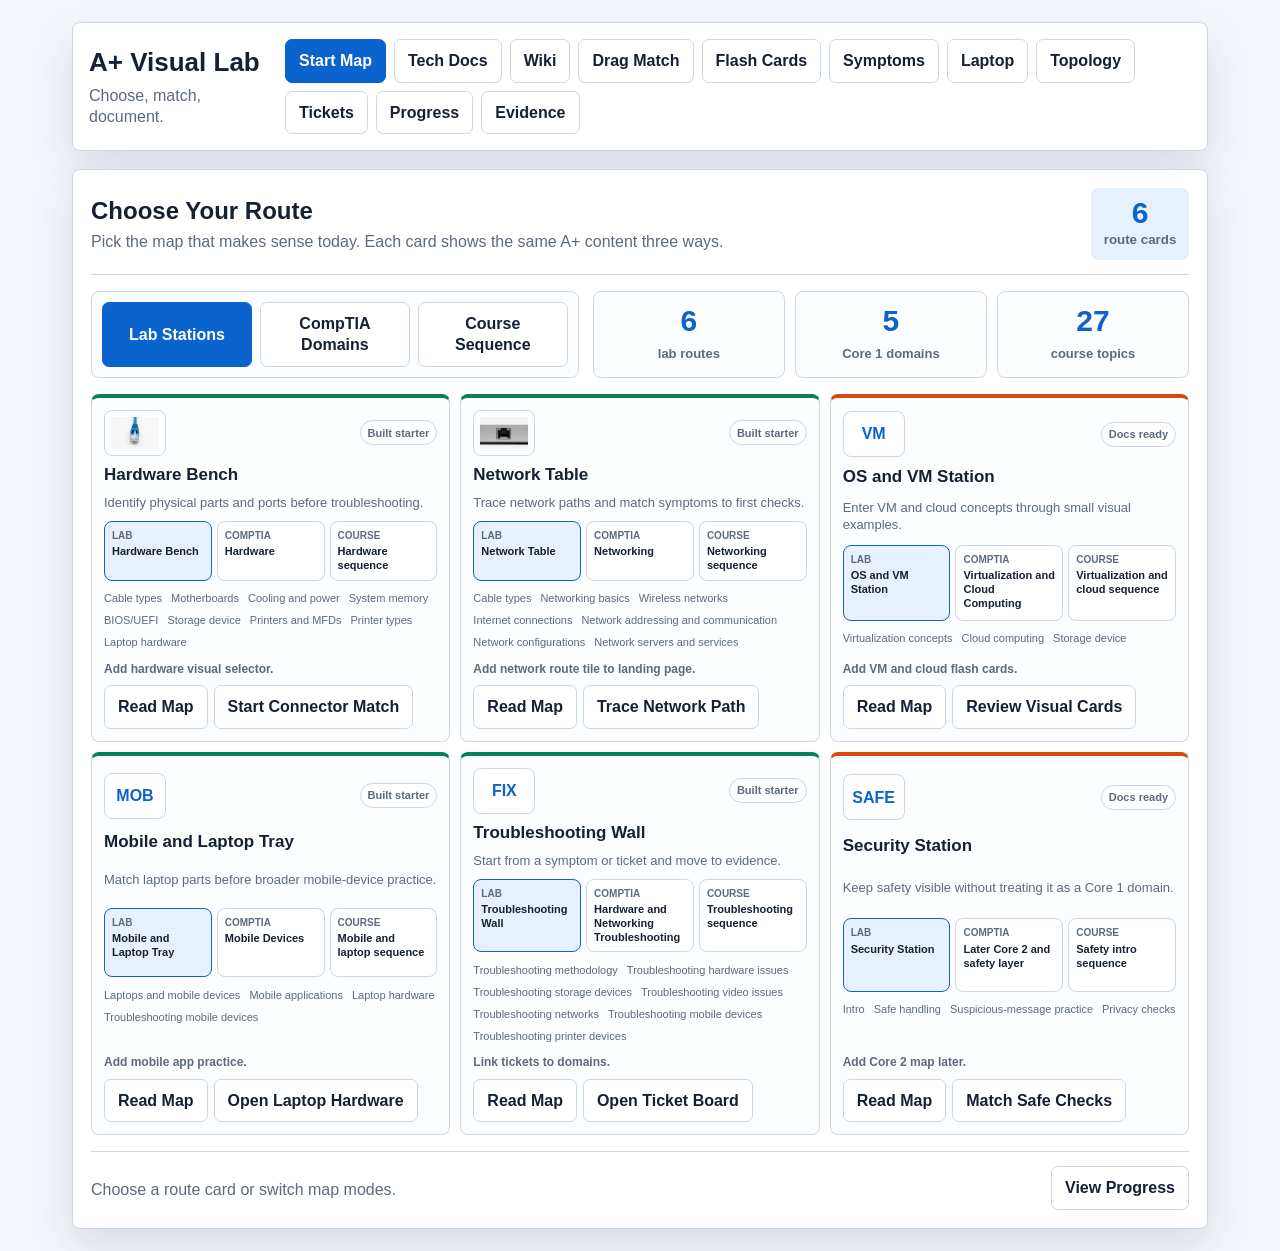
==== commit 53467c07: "Add technician field manual baseline" ====
--- a/app/index.html
+++ b/app/index.html
@@ -15,6 +15,7 @@
       </div>
       <nav class="module-tabs" aria-label="Modules">
         <button class="tab-button active" type="button" data-module="start">Start Map</button>
+        <a class="tab-button" href="technician-index.html">Tech Docs</a>
         <a class="tab-button" href="wiki.html">Wiki</a>
         <button class="tab-button" type="button" data-module="drag">Drag Match</button>
         <button class="tab-button" type="button" data-module="flash">Flash Cards</button>
